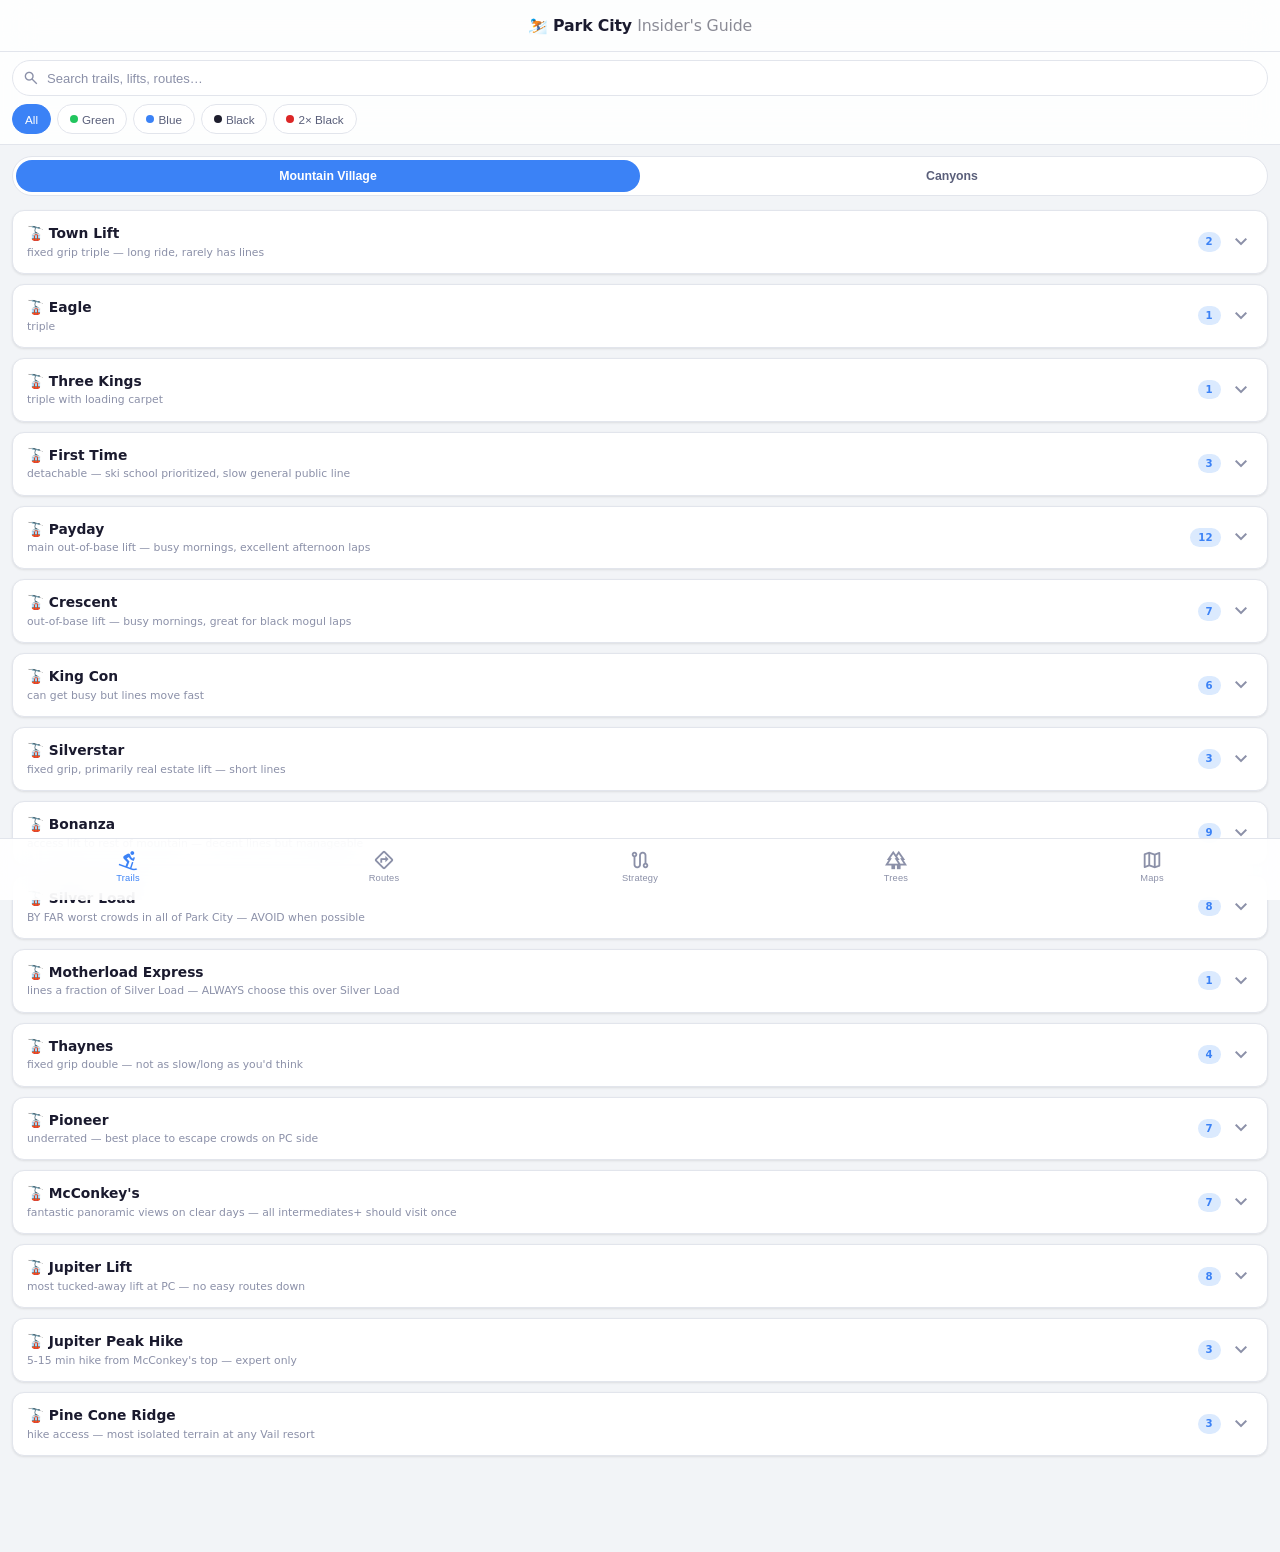
==== docs/index.html @ 3d80eda6 "rename site/ to docs/ for GitHub Pages compatibility" ====
<!DOCTYPE html>
<html lang="en">
<head>
  <meta charset="UTF-8">
  <meta name="viewport" content="width=device-width, initial-scale=1.0, viewport-fit=cover">
  <meta name="apple-mobile-web-app-capable" content="yes">
  <meta name="apple-mobile-web-app-status-bar-style" content="default">
  <meta name="theme-color" content="#f2f4f7" media="(prefers-color-scheme: light)">
  <meta name="theme-color" content="#0f1117" media="(prefers-color-scheme: dark)">
  <title>Park City Ski Guide</title>
  <link rel="stylesheet" href="style.css">
  <link rel="stylesheet" href="https://fonts.googleapis.com/css2?family=Material+Symbols+Outlined:opsz,wght,FILL,GRAD@20..48,100..700,0..1,-50..200&display=swap">
</head>
<body>

  <!-- Header -->
  <header class="header">
    <h1>⛷️ Park City <span>Insider's Guide</span></h1>
  </header>

  <!-- Toolbar: search + filters -->
  <div class="toolbar" id="toolbar">
    <div class="search-wrap">
      <span class="material-symbols-outlined icon-search">search</span>
      <input type="text" class="search-input" id="searchInput" placeholder="Search trails, lifts, routes…">
      <button class="search-clear" id="searchClear" aria-label="Clear search">✕</button>
    </div>
    <div class="filter-row" id="filterRow">
      <button class="filter-pill active" data-filter="all">All</button>
      <button class="filter-pill" data-filter="green"><span class="dot" style="background:#22c55e"></span> Green</button>
      <button class="filter-pill" data-filter="blue"><span class="dot" style="background:#3b82f6"></span> Blue</button>
      <button class="filter-pill" data-filter="black"><span class="dot" style="background:#1e1e2e"></span> Black</button>
      <button class="filter-pill" data-filter="double-black"><span class="dot" style="background:#dc2626"></span> 2× Black</button>
    </div>
  </div>

  <!-- Content -->
  <main class="content has-filters" id="mainContent">

    <!-- Tab: Trails -->
    <div class="tab-content active" id="tab-trails">
      <div class="side-toggle">
        <button class="side-btn active" data-side="mv">Mountain Village</button>
        <button class="side-btn" data-side="canyons">Canyons</button>
      </div>
      <div class="side-content active" id="trails-mv"></div>
      <div class="side-content" id="trails-canyons"></div>
      <div class="no-results" id="trails-empty">
        <span class="material-symbols-outlined">search_off</span>
        <p>No trails match your search</p>
      </div>
    </div>

    <!-- Tab: Routes -->
    <div class="tab-content" id="tab-routes">
      <div class="side-toggle">
        <button class="side-btn active" data-side="mv">Mountain Village</button>
        <button class="side-btn" data-side="canyons">Canyons</button>
      </div>
      <div class="side-content active" id="routes-mv"></div>
      <div class="side-content" id="routes-canyons"></div>
      <div class="no-results" id="routes-empty">
        <span class="material-symbols-outlined">search_off</span>
        <p>No routes match your search</p>
      </div>
    </div>

    <!-- Tab: Strategy -->
    <div class="tab-content" id="tab-strategy">
      <div class="side-toggle">
        <button class="side-btn active" data-side="mv">Mountain Village</button>
        <button class="side-btn" data-side="canyons">Canyons</button>
      </div>
      <div class="side-content active" id="strategy-mv"></div>
      <div class="side-content" id="strategy-canyons"></div>
    </div>

    <!-- Tab: Trees -->
    <div class="tab-content" id="tab-trees">
      <div id="trees-content"></div>
      <div class="no-results" id="trees-empty">
        <span class="material-symbols-outlined">search_off</span>
        <p>No tree runs match your search</p>
      </div>
    </div>

    <!-- Tab: Maps -->
    <div class="tab-content" id="tab-maps">
      <div id="maps-content"></div>
    </div>

  </main>

  <!-- Tab Bar -->
  <nav class="tab-bar">
    <button class="tab-btn active" data-tab="trails">
      <span class="material-symbols-outlined">downhill_skiing</span>
      <span class="tab-label">Trails</span>
    </button>
    <button class="tab-btn" data-tab="routes">
      <span class="material-symbols-outlined">directions</span>
      <span class="tab-label">Routes</span>
    </button>
    <button class="tab-btn" data-tab="strategy">
      <span class="material-symbols-outlined">route</span>
      <span class="tab-label">Strategy</span>
    </button>
    <button class="tab-btn" data-tab="trees">
      <span class="material-symbols-outlined">forest</span>
      <span class="tab-label">Trees</span>
    </button>
    <button class="tab-btn" data-tab="maps">
      <span class="material-symbols-outlined">map</span>
      <span class="tab-label">Maps</span>
    </button>
  </nav>

  <script src="data.js"></script>
  <script src="app.js"></script>
</body>
</html>
---- docs/style.css ----
/* ============================================================
   Park City Ski Guide — Design System & Styles
   Mobile-first, system-aware dark/light mode
   ============================================================ */

/* --- CSS Custom Properties --- */
:root {
  /* Light mode (default) */
  --bg: #f2f4f7;
  --bg-card: #ffffff;
  --bg-card-hover: #f8f9fb;
  --bg-header: rgba(255,255,255,0.85);
  --bg-tab: rgba(255,255,255,0.88);
  --text: #1a1a2e;
  --text-secondary: #5a5f7a;
  --text-muted: #8b90a8;
  --border: #e2e5ec;
  --border-light: #eef0f4;
  --accent: #3b82f6;
  --accent-light: #dbeafe;

  /* Difficulty colors */
  --green: #22c55e;
  --green-bg: #dcfce7;
  --green-text: #15803d;
  --blue: #3b82f6;
  --blue-bg: #dbeafe;
  --blue-text: #1d4ed8;
  --black-d: #1e1e2e;
  --black-bg: #e5e5e5;
  --black-text: #1a1a1a;
  --dblack: #dc2626;
  --dblack-bg: #fee2e2;
  --dblack-text: #991b1b;

  /* Status colors */
  --warning-bg: #fff7ed;
  --warning-border: #f59e0b;
  --warning-text: #92400e;
  --success-bg: #ecfdf5;
  --success-border: #22c55e;
  --success-text: #166534;
  --danger-bg: #fef2f2;
  --danger-border: #ef4444;
  --danger-text: #991b1b;

  /* Map node colors */
  --node-recommended: #22c55e;
  --node-avoid: #ef4444;
  --node-expert: #f59e0b;
  --node-standard: #3b82f6;
  --node-cross: #a855f7;

  /* Layout */
  --radius: 12px;
  --radius-sm: 8px;
  --radius-pill: 100px;
  --shadow: 0 1px 3px rgba(0,0,0,0.06), 0 1px 2px rgba(0,0,0,0.04);
  --shadow-lg: 0 4px 12px rgba(0,0,0,0.08);
  --tab-height: 62px;
  --header-height: 52px;
  --toolbar-height: 48px;
  --safe-bottom: env(safe-area-inset-bottom, 0px);
}

@media (prefers-color-scheme: dark) {
  :root {
    --bg: #0f1117;
    --bg-card: #1a1d28;
    --bg-card-hover: #22263a;
    --bg-header: rgba(15,17,23,0.88);
    --bg-tab: rgba(15,17,23,0.92);
    --text: #e8eaf0;
    --text-secondary: #a0a4b8;
    --text-muted: #6b7094;
    --border: #2a2d3e;
    --border-light: #1f2233;
    --accent: #60a5fa;
    --accent-light: #1e3a5f;
    --shadow: 0 1px 3px rgba(0,0,0,0.3);
    --shadow-lg: 0 4px 12px rgba(0,0,0,0.4);

    --green-bg: #14532d;
    --green-text: #86efac;
    --blue-bg: #1e3a5f;
    --blue-text: #93c5fd;
    --black-bg: #374151;
    --black-text: #d1d5db;
    --dblack-bg: #450a0a;
    --dblack-text: #fca5a5;

    --warning-bg: #451a03;
    --warning-text: #fbbf24;
    --success-bg: #052e16;
    --success-text: #86efac;
    --danger-bg: #450a0a;
    --danger-text: #fca5a5;
  }
}

/* --- Reset & Base --- */
*, *::before, *::after { box-sizing: border-box; margin: 0; padding: 0; }

html {
  font-size: 15px;
  -webkit-text-size-adjust: 100%;
  -webkit-tap-highlight-color: transparent;
}

body {
  font-family: -apple-system, BlinkMacSystemFont, 'SF Pro Text', 'Segoe UI', system-ui, sans-serif;
  background: var(--bg);
  color: var(--text);
  line-height: 1.5;
  overflow-x: hidden;
  padding-bottom: calc(var(--tab-height) + var(--safe-bottom));
}

/* --- Header --- */
.header {
  position: fixed;
  top: 0;
  left: 0;
  right: 0;
  height: var(--header-height);
  background: var(--bg-header);
  backdrop-filter: blur(16px);
  -webkit-backdrop-filter: blur(16px);
  border-bottom: 1px solid var(--border);
  display: flex;
  align-items: center;
  justify-content: center;
  z-index: 100;
  padding: 0 16px;
}

.header h1 {
  font-size: 1.05rem;
  font-weight: 700;
  letter-spacing: -0.01em;
}

.header h1 span { opacity: 0.5; font-weight: 400; }

/* --- Toolbar (search + filters) --- */
.toolbar {
  position: fixed;
  top: var(--header-height);
  left: 0;
  right: 0;
  background: var(--bg-header);
  backdrop-filter: blur(16px);
  -webkit-backdrop-filter: blur(16px);
  border-bottom: 1px solid var(--border);
  z-index: 99;
  padding: 8px 12px;
  display: flex;
  flex-direction: column;
  gap: 8px;
}

/* Search */
.search-wrap {
  position: relative;
}

.search-wrap .icon-search {
  position: absolute;
  left: 10px;
  top: 50%;
  transform: translateY(-50%);
  font-size: 18px;
  color: var(--text-muted);
  pointer-events: none;
}

.search-input {
  width: 100%;
  height: 36px;
  border: 1px solid var(--border);
  border-radius: var(--radius-pill);
  background: var(--bg-card);
  color: var(--text);
  padding: 0 36px 0 34px;
  font-size: 0.87rem;
  outline: none;
  transition: border-color 0.2s;
}

.search-input:focus { border-color: var(--accent); }
.search-input::placeholder { color: var(--text-muted); }

.search-clear {
  position: absolute;
  right: 6px;
  top: 50%;
  transform: translateY(-50%);
  width: 24px;
  height: 24px;
  border: none;
  background: var(--border);
  border-radius: 50%;
  color: var(--text-secondary);
  font-size: 14px;
  cursor: pointer;
  display: none;
  align-items: center;
  justify-content: center;
  line-height: 1;
}

.search-input:not(:placeholder-shown) + .search-clear { display: flex; }

/* Difficulty filter pills */
.filter-row {
  display: flex;
  gap: 6px;
  overflow-x: auto;
  -webkit-overflow-scrolling: touch;
  scrollbar-width: none;
  padding-bottom: 2px;
}

.filter-row::-webkit-scrollbar { display: none; }

.filter-row.hidden { display: none; }

.filter-pill {
  flex-shrink: 0;
  height: 30px;
  padding: 0 12px;
  border-radius: var(--radius-pill);
  border: 1px solid var(--border);
  background: var(--bg-card);
  color: var(--text-secondary);
  font-size: 0.78rem;
  font-weight: 500;
  cursor: pointer;
  transition: all 0.15s;
  display: flex;
  align-items: center;
  gap: 4px;
  white-space: nowrap;
}

.filter-pill.active {
  background: var(--accent);
  color: #fff;
  border-color: var(--accent);
}

.filter-pill .dot {
  width: 8px;
  height: 8px;
  border-radius: 50%;
  flex-shrink: 0;
}

/* --- Content Area --- */
.content {
  margin-top: calc(var(--header-height) + var(--toolbar-height) + 10px);
  padding: 8px 12px 24px;
}

.content.has-filters {
  margin-top: calc(var(--header-height) + var(--toolbar-height) + 48px);
}

.tab-content { display: none; }
.tab-content.active { display: block; }

/* --- Side Toggle (MV / Canyons) --- */
.side-toggle {
  display: flex;
  background: var(--bg-card);
  border: 1px solid var(--border);
  border-radius: var(--radius-pill);
  padding: 3px;
  margin-bottom: 14px;
}

.side-btn {
  flex: 1;
  height: 32px;
  border: none;
  border-radius: var(--radius-pill);
  background: transparent;
  color: var(--text-secondary);
  font-size: 0.82rem;
  font-weight: 600;
  cursor: pointer;
  transition: all 0.2s;
}

.side-btn.active {
  background: var(--accent);
  color: #fff;
}

.side-content { display: none; }
.side-content.active { display: block; }

/* --- Accordion --- */
.accordion {
  background: var(--bg-card);
  border: 1px solid var(--border);
  border-radius: var(--radius);
  margin-bottom: 10px;
  overflow: hidden;
  box-shadow: var(--shadow);
}

.accordion.hidden { display: none; }

.accordion-header {
  display: flex;
  align-items: center;
  justify-content: space-between;
  padding: 12px 14px;
  cursor: pointer;
  user-select: none;
  -webkit-user-select: none;
  transition: background 0.15s;
  gap: 8px;
}

.accordion-header:active { background: var(--bg-card-hover); }

.accordion-title {
  font-size: 0.92rem;
  font-weight: 650;
  flex: 1;
  min-width: 0;
}

.accordion-subtitle {
  font-size: 0.72rem;
  color: var(--text-muted);
  font-weight: 400;
  display: block;
  margin-top: 1px;
}

.accordion-badge {
  font-size: 0.68rem;
  font-weight: 600;
  padding: 2px 8px;
  border-radius: var(--radius-pill);
  flex-shrink: 0;
  text-transform: uppercase;
  letter-spacing: 0.03em;
}

.accordion-chevron {
  font-size: 18px;
  color: var(--text-muted);
  transition: transform 0.25s ease;
  flex-shrink: 0;
}

.accordion.open .accordion-chevron { transform: rotate(180deg); }

.accordion-body {
  max-height: 0;
  overflow: hidden;
  transition: max-height 0.3s ease;
}

.accordion.open .accordion-body {
  max-height: 3000px;
}

.accordion-inner {
  padding: 0 14px 14px;
}

/* --- Trail Item --- */
.trail-item {
  display: flex;
  align-items: flex-start;
  gap: 10px;
  padding: 9px 0;
  border-bottom: 1px solid var(--border-light);
}

.trail-item:last-child { border-bottom: none; }
.trail-item.hidden { display: none; }

.trail-badge {
  flex-shrink: 0;
  width: 26px;
  height: 18px;
  border-radius: 4px;
  display: flex;
  align-items: center;
  justify-content: center;
  font-size: 0.6rem;
  font-weight: 700;
  margin-top: 2px;
  color: #fff;
}

.trail-badge.green { background: var(--green); }
.trail-badge.blue { background: var(--blue); }
.trail-badge.black { background: var(--black-d); }
.trail-badge.double-black { background: var(--dblack); }
.trail-badge.varies { background: var(--text-muted); }
.trail-badge.info { background: var(--accent); }

.trail-info { flex: 1; min-width: 0; }

.trail-name {
  font-size: 0.85rem;
  font-weight: 600;
}

.trail-desc {
  font-size: 0.78rem;
  color: var(--text-secondary);
  margin-top: 1px;
  line-height: 1.4;
}

/* --- Warning Callout --- */
.warning-callout {
  background: var(--warning-bg);
  border-left: 3px solid var(--warning-border);
  border-radius: 0 var(--radius-sm) var(--radius-sm) 0;
  padding: 8px 10px;
  margin-top: 6px;
  font-size: 0.76rem;
  color: var(--warning-text);
  line-height: 1.45;
}

.warning-callout::before { content: "⚠️ "; }

.warning-block {
  background: var(--warning-bg);
  border-left: 3px solid var(--warning-border);
  border-radius: 0 var(--radius-sm) var(--radius-sm) 0;
  padding: 10px 12px;
  margin-bottom: 8px;
  font-size: 0.8rem;
  color: var(--warning-text);
  line-height: 1.45;
}

.warning-block::before { content: "⚠️ "; }

.success-callout {
  background: var(--success-bg);
  border-left: 3px solid var(--success-border);
  border-radius: 0 var(--radius-sm) var(--radius-sm) 0;
  padding: 8px 10px;
  margin-top: 6px;
  font-size: 0.76rem;
  color: var(--success-text);
  line-height: 1.45;
}

.success-callout::before { content: "✅ "; }

/* --- Route Steps (Turn-by-Turn) --- */
.route-steps { list-style: none; }

.route-step {
  display: flex;
  gap: 10px;
  padding: 10px 0;
  border-bottom: 1px solid var(--border-light);
  align-items: flex-start;
}

.route-step:last-child { border-bottom: none; }

.step-icon {
  flex-shrink: 0;
  width: 32px;
  height: 32px;
  border-radius: 50%;
  background: var(--accent-light);
  display: flex;
  align-items: center;
  justify-content: center;
  font-size: 14px;
}

.step-icon.warning-step { background: var(--warning-bg); }
.step-icon.success-step { background: var(--success-bg); }
.step-icon.danger-step { background: var(--danger-bg); }

.step-body { flex: 1; min-width: 0; }

.step-instruction {
  font-size: 0.85rem;
  font-weight: 600;
  line-height: 1.35;
}

.step-detail {
  font-size: 0.78rem;
  color: var(--text-secondary);
  margin-top: 2px;
  line-height: 1.4;
}

.step-connector {
  width: 2px;
  height: 8px;
  background: var(--border);
  margin-left: 15px;
}

/* --- Strategy Section --- */
.strategy-section {
  margin-bottom: 12px;
}

.strategy-label {
  font-size: 0.72rem;
  font-weight: 700;
  text-transform: uppercase;
  letter-spacing: 0.06em;
  color: var(--text-muted);
  margin-bottom: 8px;
  padding-left: 2px;
}

.strategy-item {
  background: var(--bg-card);
  border: 1px solid var(--border);
  border-radius: var(--radius-sm);
  padding: 10px 12px;
  margin-bottom: 6px;
  font-size: 0.82rem;
  line-height: 1.5;
  color: var(--text);
  box-shadow: var(--shadow);
}

.strategy-item.step { border-left: 3px solid var(--accent); }
.strategy-item.tip { border-left: 3px solid var(--green); }

/* --- Tree Run Card --- */
.tree-card {
  background: var(--bg-card);
  border: 1px solid var(--border);
  border-radius: var(--radius);
  padding: 12px 14px;
  margin-bottom: 8px;
  box-shadow: var(--shadow);
}

.tree-card.hidden { display: none; }

.tree-card-header {
  display: flex;
  align-items: center;
  gap: 8px;
  margin-bottom: 4px;
  flex-wrap: wrap;
}

.tree-card-name {
  font-size: 0.88rem;
  font-weight: 650;
}

.tree-card-lift {
  font-size: 0.7rem;
  font-weight: 500;
  padding: 2px 8px;
  border-radius: var(--radius-pill);
  background: var(--accent-light);
  color: var(--accent);
  flex-shrink: 0;
}

.tree-card-notes {
  font-size: 0.78rem;
  color: var(--text-secondary);
  line-height: 1.4;
}

.tree-section-title {
  font-size: 0.78rem;
  font-weight: 700;
  text-transform: uppercase;
  letter-spacing: 0.05em;
  color: var(--text-muted);
  margin: 16px 0 8px;
  padding-left: 2px;
}

.tree-section-title:first-child { margin-top: 0; }

/* --- Lift Flow Map (CSS Node Trees) --- */
.map-section {
  margin-bottom: 24px;
}

.map-title {
  font-size: 0.95rem;
  font-weight: 700;
  margin-bottom: 4px;
}

.map-legend {
  display: flex;
  flex-wrap: wrap;
  gap: 8px;
  margin-bottom: 14px;
}

.legend-item {
  display: flex;
  align-items: center;
  gap: 4px;
  font-size: 0.7rem;
  color: var(--text-muted);
}

.legend-dot {
  width: 10px;
  height: 10px;
  border-radius: 50%;
  flex-shrink: 0;
}

/* Flow nodes */
.flow-zone {
  margin-bottom: 12px;
}

.flow-zone-label {
  font-size: 0.68rem;
  font-weight: 700;
  text-transform: uppercase;
  letter-spacing: 0.06em;
  color: var(--text-muted);
  margin-bottom: 6px;
  padding-left: 4px;
}

.flow-nodes {
  display: flex;
  flex-wrap: wrap;
  gap: 6px;
  position: relative;
}

.flow-node {
  background: var(--bg-card);
  border: 2px solid var(--border);
  border-radius: var(--radius-sm);
  padding: 8px 11px;
  cursor: pointer;
  transition: all 0.15s;
  flex: 1;
  min-width: 140px;
  max-width: calc(50% - 3px);
  box-shadow: var(--shadow);
}

.flow-node:active { transform: scale(0.97); }

.flow-node.recommended { border-color: var(--node-recommended); }
.flow-node.avoid { border-color: var(--node-avoid); }
.flow-node.expert { border-color: var(--node-expert); }
.flow-node.standard { border-color: var(--node-standard); }
.flow-node.cross-mountain { border-color: var(--node-cross); }

.flow-node .node-indicator {
  width: 8px;
  height: 8px;
  border-radius: 50%;
  display: inline-block;
  margin-right: 4px;
  vertical-align: middle;
}

.flow-node.recommended .node-indicator { background: var(--node-recommended); }
.flow-node.avoid .node-indicator { background: var(--node-avoid); }
.flow-node.expert .node-indicator { background: var(--node-expert); }
.flow-node.standard .node-indicator { background: var(--node-standard); }
.flow-node.cross-mountain .node-indicator { background: var(--node-cross); }

.flow-node-name {
  font-size: 0.8rem;
  font-weight: 650;
}

.flow-node-info {
  font-size: 0.7rem;
  color: var(--text-secondary);
  margin-top: 2px;
}

.flow-node-tip {
  font-size: 0.72rem;
  color: var(--text-secondary);
  margin-top: 4px;
  padding-top: 4px;
  border-top: 1px solid var(--border-light);
  display: none;
}

.flow-node.expanded .flow-node-tip { display: block; }

/* Connection arrows between zones */
.flow-connector {
  display: flex;
  align-items: center;
  justify-content: center;
  padding: 4px 0;
  color: var(--text-muted);
  font-size: 16px;
}

/* Cross-mountain route cards */
.cross-route {
  background: var(--bg-card);
  border: 1px solid var(--border);
  border-radius: var(--radius-sm);
  padding: 10px 12px;
  margin-bottom: 6px;
  box-shadow: var(--shadow);
}

.cross-route.recommended { border-left: 3px solid var(--node-recommended); }
.cross-route.expert { border-left: 3px solid var(--node-expert); }
.cross-route.standard { border-left: 3px solid var(--node-standard); }

.cross-route-name {
  font-size: 0.84rem;
  font-weight: 650;
  margin-bottom: 2px;
}

.cross-route-steps {
  font-size: 0.78rem;
  color: var(--text-secondary);
  line-height: 1.45;
}

/* --- Tab Bar --- */
.tab-bar {
  position: fixed;
  bottom: 0;
  left: 0;
  right: 0;
  height: calc(var(--tab-height) + var(--safe-bottom));
  background: var(--bg-tab);
  backdrop-filter: blur(16px);
  -webkit-backdrop-filter: blur(16px);
  border-top: 1px solid var(--border);
  display: flex;
  align-items: flex-start;
  justify-content: space-around;
  padding-top: 6px;
  padding-bottom: var(--safe-bottom);
  z-index: 100;
}

.tab-btn {
  display: flex;
  flex-direction: column;
  align-items: center;
  gap: 2px;
  padding: 4px 0;
  border: none;
  background: none;
  color: var(--text-muted);
  cursor: pointer;
  transition: color 0.15s;
  min-width: 56px;
  -webkit-tap-highlight-color: transparent;
}

.tab-btn.active { color: var(--accent); }

.tab-btn .material-symbols-outlined {
  font-size: 22px;
  font-variation-settings: 'FILL' 0, 'wght' 400, 'GRAD' 0, 'opsz' 24;
}

.tab-btn.active .material-symbols-outlined {
  font-variation-settings: 'FILL' 1, 'wght' 500, 'GRAD' 0, 'opsz' 24;
}

.tab-label {
  font-size: 0.62rem;
  font-weight: 500;
  letter-spacing: 0.02em;
}

/* --- Utility --- */
.empty-state {
  text-align: center;
  padding: 40px 20px;
  color: var(--text-muted);
  font-size: 0.88rem;
}

.empty-state .material-symbols-outlined {
  font-size: 40px;
  display: block;
  margin-bottom: 8px;
}

.lift-warning {
  background: var(--danger-bg);
  border: 1px solid var(--danger-border);
  border-radius: var(--radius-sm);
  padding: 8px 10px;
  margin-bottom: 10px;
  font-size: 0.78rem;
  color: var(--danger-text);
  line-height: 1.4;
}

.lift-warning::before { content: "⚠️ "; }

.section-divider {
  height: 1px;
  background: var(--border);
  margin: 20px 0;
}

/* No results */
.no-results {
  display: none;
  text-align: center;
  padding: 32px 20px;
  color: var(--text-muted);
}

.no-results.visible { display: block; }

/* --- Scrollbar --- */
::-webkit-scrollbar { width: 4px; }
::-webkit-scrollbar-track { background: transparent; }
::-webkit-scrollbar-thumb { background: var(--border); border-radius: 4px; }

/* --- Animations --- */
@keyframes fadeIn {
  from { opacity: 0; transform: translateY(4px); }
  to { opacity: 1; transform: translateY(0); }
}

.tab-content.active { animation: fadeIn 0.2s ease; }
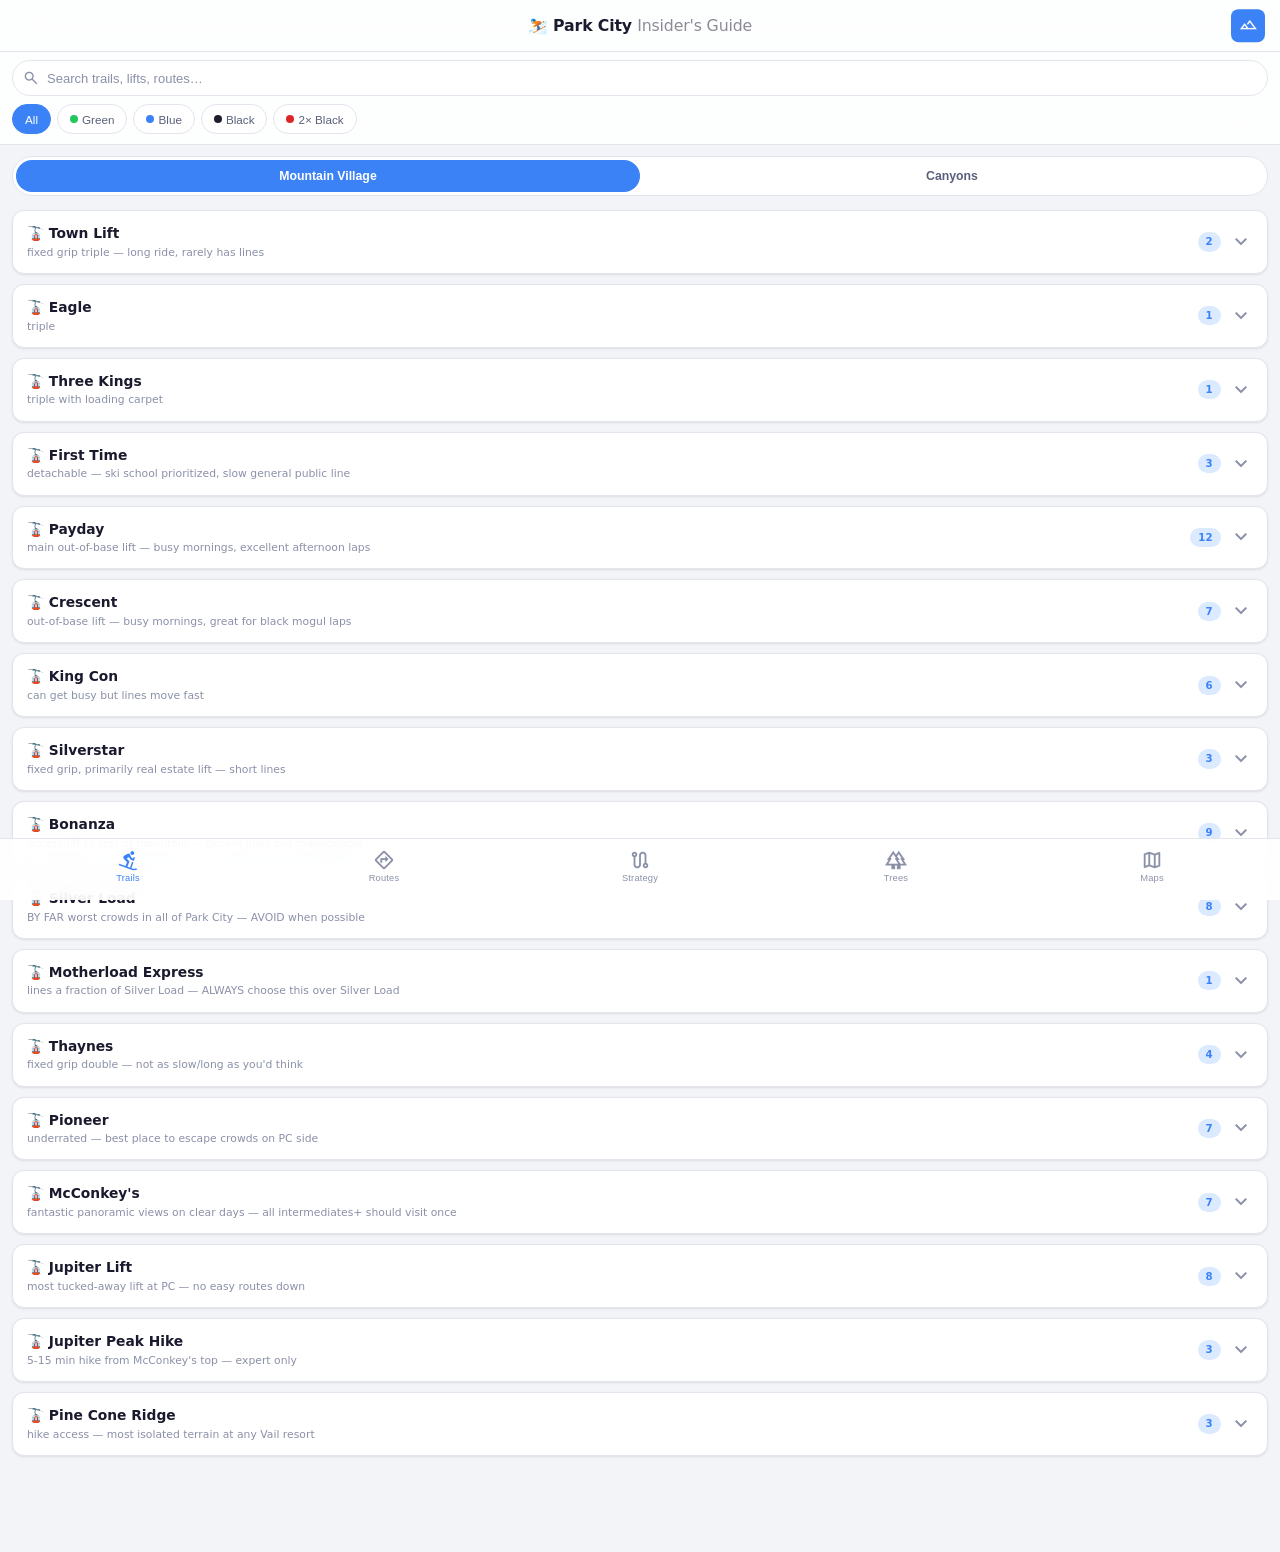
==== commit 07ef5b71: "add trail map PDF + header button to open it" ====
--- a/docs/index.html
+++ b/docs/index.html
@@ -16,6 +16,9 @@
   <!-- Header -->
   <header class="header">
     <h1>⛷️ Park City <span>Insider's Guide</span></h1>
+    <a href="trail-map.pdf" target="_blank" class="map-btn" aria-label="Open Trail Map">
+      <span class="material-symbols-outlined">landscape</span>
+    </a>
   </header>
 
   <!-- Toolbar: search + filters -->
--- a/docs/style.css
+++ b/docs/style.css
@@ -2,6 +2,26 @@
    Park City Ski Guide — Design System & Styles
    Mobile-first, system-aware dark/light mode
    ============================================================ */
+
+/* --- Trail Map Button --- */
+.map-btn {
+  position: absolute;
+  right: 1rem;
+  top: 50%;
+  transform: translateY(-50%);
+  display: flex;
+  align-items: center;
+  justify-content: center;
+  width: 2.25rem;
+  height: 2.25rem;
+  border-radius: 0.5rem;
+  background: var(--accent);
+  color: #fff;
+  text-decoration: none;
+  transition: background 0.15s;
+}
+.map-btn:hover { background: #2563eb; }
+.map-btn .material-symbols-outlined { font-size: 1.25rem; }
 
 /* --- CSS Custom Properties --- */
 :root {
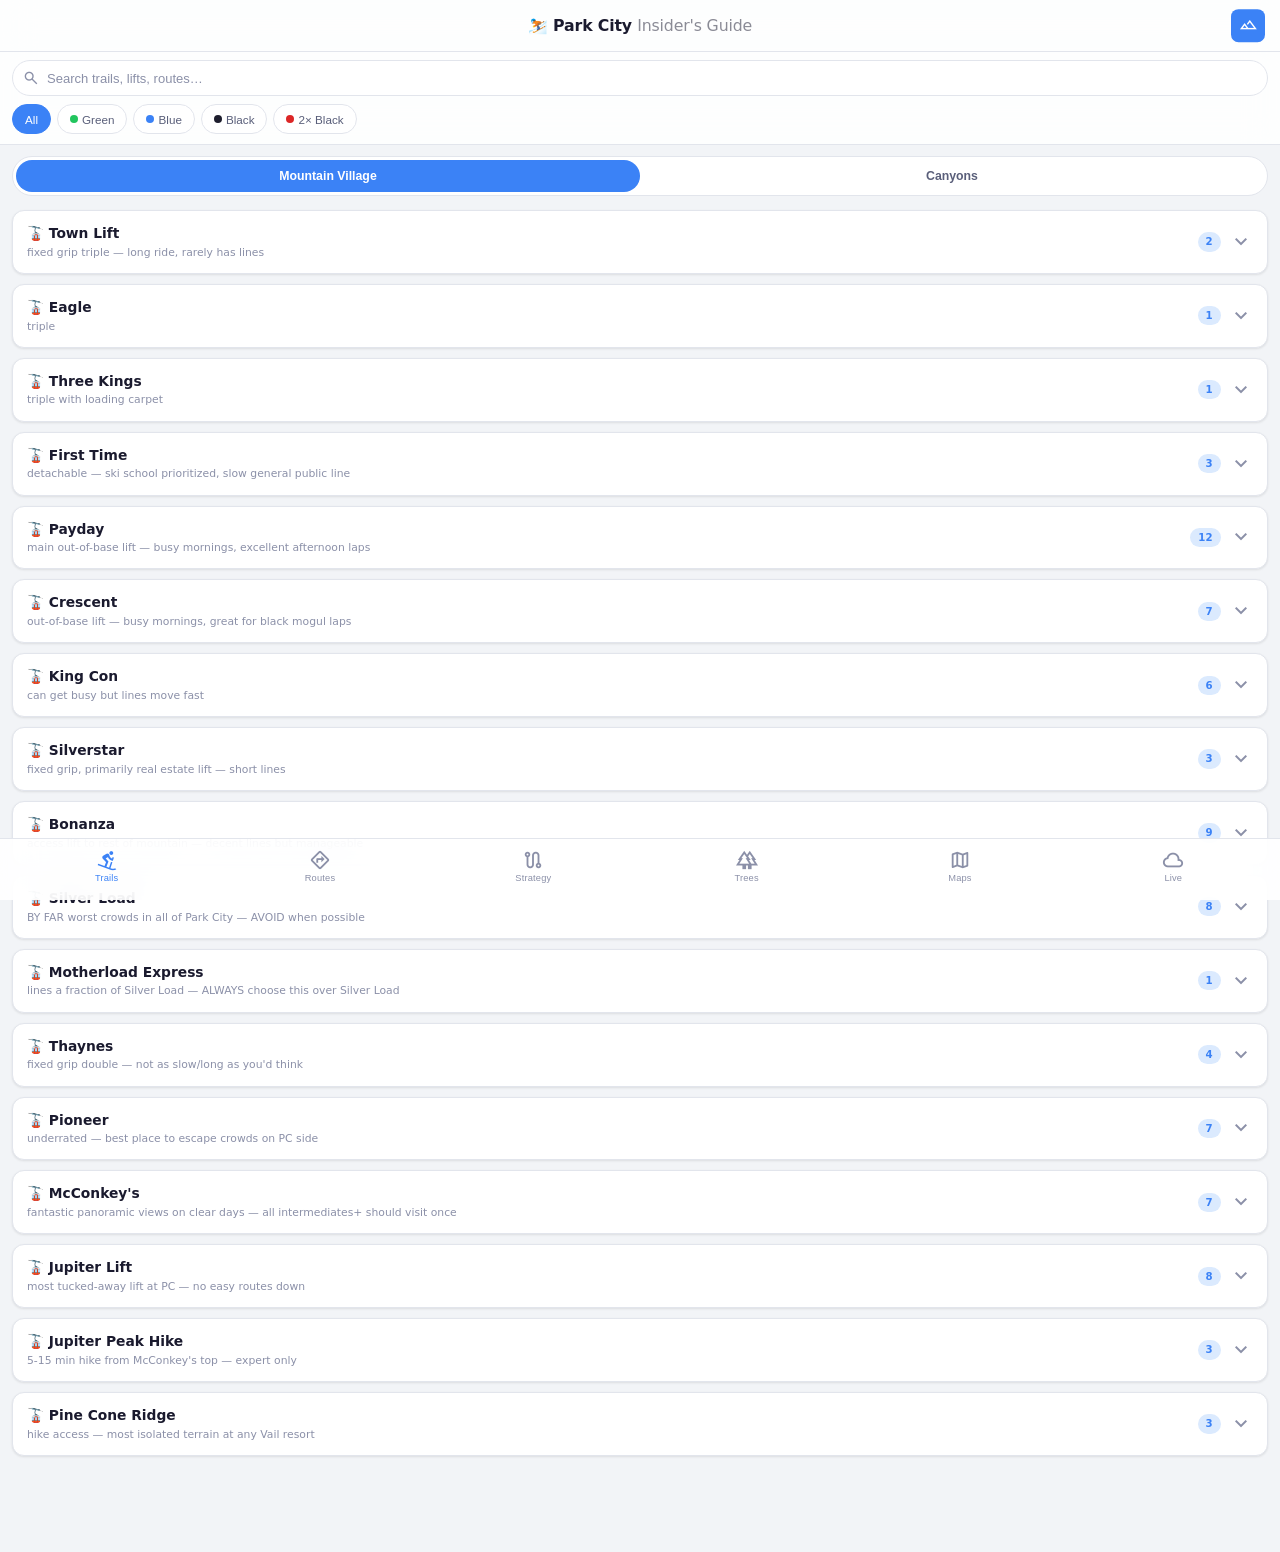
==== commit f03c4dbe: "feat: add live conditions tab with Playwright scraper - Add Conditions/Live tab to frontend with sno" ====
--- a/docs/index.html
+++ b/docs/index.html
@@ -92,6 +92,16 @@
       <div id="maps-content"></div>
     </div>
 
+    <!-- Tab: Conditions -->
+    <div class="tab-content" id="tab-conditions">
+      <div id="conditions-content">
+        <div class="conditions-loading">
+          <span class="material-symbols-outlined spin">progress_activity</span>
+          <p>Loading conditions…</p>
+        </div>
+      </div>
+    </div>
+
   </main>
 
   <!-- Tab Bar -->
@@ -116,6 +126,10 @@
       <span class="material-symbols-outlined">map</span>
       <span class="tab-label">Maps</span>
     </button>
+    <button class="tab-btn" data-tab="conditions">
+      <span class="material-symbols-outlined">cloud</span>
+      <span class="tab-label">Live</span>
+    </button>
   </nav>
 
   <script src="data.js"></script>
--- a/docs/style.css
+++ b/docs/style.css
@@ -858,6 +858,257 @@
 
 .no-results.visible { display: block; }
 
+/* --- Conditions Tab --- */
+
+/* Loading & empty states */
+.conditions-loading,
+.conditions-empty {
+  display: flex;
+  flex-direction: column;
+  align-items: center;
+  justify-content: center;
+  padding: 3rem 1rem;
+  text-align: center;
+  color: var(--text-muted);
+  gap: 0.5rem;
+}
+.conditions-loading .material-symbols-outlined,
+.conditions-empty .material-symbols-outlined {
+  font-size: 2.5rem;
+  color: var(--accent);
+}
+.conditions-sub {
+  font-size: 0.78rem;
+  color: var(--text-muted);
+}
+@keyframes spin { to { transform: rotate(360deg); } }
+.spin { animation: spin 1.2s linear infinite; }
+
+/* Updated timestamp */
+.conditions-updated {
+  display: flex;
+  align-items: center;
+  gap: 4px;
+  font-size: 0.75rem;
+  color: var(--text-muted);
+  padding: 4px 0 8px;
+}
+
+/* Section & label */
+.conditions-section {
+  margin-bottom: 16px;
+}
+.conditions-label {
+  font-size: 0.72rem;
+  font-weight: 700;
+  text-transform: uppercase;
+  letter-spacing: 0.06em;
+  color: var(--text-muted);
+  margin-bottom: 8px;
+  padding-left: 2px;
+}
+
+/* Stat card grid */
+.conditions-grid {
+  display: grid;
+  grid-template-columns: repeat(auto-fill, minmax(110px, 1fr));
+  gap: 8px;
+}
+.cond-card {
+  display: flex;
+  flex-direction: column;
+  align-items: center;
+  justify-content: center;
+  background: var(--bg-card);
+  border: 1px solid var(--border);
+  border-radius: var(--radius-sm);
+  padding: 12px 8px;
+  box-shadow: var(--shadow);
+  gap: 4px;
+  text-align: center;
+}
+.cond-icon {
+  font-size: 1.4rem;
+  color: var(--accent);
+}
+.cond-value {
+  font-size: 1.1rem;
+  font-weight: 700;
+  color: var(--text);
+  line-height: 1.2;
+}
+.cond-label {
+  font-size: 0.7rem;
+  font-weight: 600;
+  text-transform: uppercase;
+  letter-spacing: 0.04em;
+  color: var(--text-muted);
+}
+
+/* Forecast list (daily) */
+.forecast-list {
+  display: grid;
+  grid-template-columns: repeat(auto-fill, minmax(90px, 1fr));
+  gap: 8px;
+}
+.forecast-day {
+  display: flex;
+  flex-direction: column;
+  align-items: center;
+  background: var(--bg-card);
+  border: 1px solid var(--border);
+  border-radius: var(--radius-sm);
+  padding: 10px 6px;
+  box-shadow: var(--shadow);
+  gap: 2px;
+  text-align: center;
+}
+.forecast-day-name {
+  font-size: 0.72rem;
+  font-weight: 700;
+  text-transform: uppercase;
+  color: var(--text-muted);
+}
+.forecast-icon {
+  font-size: 1.5rem;
+  color: var(--accent);
+  margin: 2px 0;
+}
+.forecast-desc {
+  font-size: 0.68rem;
+  color: var(--text-secondary);
+  line-height: 1.3;
+  min-height: 1.6em;
+}
+.forecast-temps {
+  display: flex;
+  gap: 6px;
+  font-size: 0.85rem;
+  font-weight: 600;
+}
+.temp-hi { color: var(--text); }
+.temp-lo { color: var(--text-muted); }
+.forecast-snow {
+  font-size: 0.72rem;
+  font-weight: 700;
+  color: var(--accent);
+  margin-top: 2px;
+}
+
+/* Hourly forecast scroll */
+.hourly-scroll {
+  overflow-x: auto;
+  -webkit-overflow-scrolling: touch;
+  margin: 0 -4px;
+  padding: 0 4px 4px;
+}
+.hourly-list {
+  display: flex;
+  gap: 6px;
+  min-width: max-content;
+}
+.hourly-item {
+  display: flex;
+  flex-direction: column;
+  align-items: center;
+  background: var(--bg-card);
+  border: 1px solid var(--border);
+  border-radius: var(--radius-sm);
+  padding: 8px 10px;
+  box-shadow: var(--shadow);
+  gap: 2px;
+  min-width: 60px;
+}
+.hourly-time {
+  font-size: 0.68rem;
+  font-weight: 700;
+  text-transform: uppercase;
+  color: var(--text-muted);
+}
+.hourly-icon {
+  font-size: 1.2rem;
+  color: var(--accent);
+}
+.hourly-temp {
+  font-size: 0.9rem;
+  font-weight: 700;
+  color: var(--text);
+}
+.hourly-wind {
+  font-size: 0.65rem;
+  color: var(--text-muted);
+}
+.hourly-wind small {
+  font-size: 0.55rem;
+  margin-left: 1px;
+}
+
+/* Individual lift status */
+.lift-status-row {
+  display: flex;
+  align-items: center;
+  gap: 8px;
+  padding: 8px 12px;
+  background: var(--bg-card);
+  border: 1px solid var(--border);
+  border-radius: var(--radius-sm);
+  margin-bottom: 4px;
+  box-shadow: var(--shadow);
+}
+.lift-dot {
+  width: 8px;
+  height: 8px;
+  border-radius: 50%;
+  flex-shrink: 0;
+}
+.lift-dot.open { background: var(--green); }
+.lift-dot.closed { background: var(--dblack); }
+.lift-status-name {
+  flex: 1;
+  font-size: 0.82rem;
+  font-weight: 600;
+  color: var(--text);
+}
+.lift-status-badge {
+  font-size: 0.68rem;
+  font-weight: 700;
+  text-transform: uppercase;
+  padding: 2px 8px;
+  border-radius: var(--radius-pill);
+}
+.lift-status-badge.open {
+  background: var(--green-bg);
+  color: var(--green-text);
+}
+.lift-status-badge.closed {
+  background: var(--danger-bg);
+  color: var(--danger-text);
+}
+
+/* Official report links */
+.conditions-link {
+  display: flex;
+  align-items: center;
+  gap: 8px;
+  padding: 10px 14px;
+  background: var(--bg-card);
+  border: 1px solid var(--border);
+  border-radius: var(--radius-sm);
+  box-shadow: var(--shadow);
+  color: var(--accent);
+  text-decoration: none;
+  font-size: 0.82rem;
+  font-weight: 600;
+  margin-bottom: 6px;
+  transition: background 0.15s;
+}
+.conditions-link:hover {
+  background: var(--bg-card-hover);
+}
+.conditions-link .material-symbols-outlined {
+  font-size: 1rem;
+}
+
 /* --- Scrollbar --- */
 ::-webkit-scrollbar { width: 4px; }
 ::-webkit-scrollbar-track { background: transparent; }
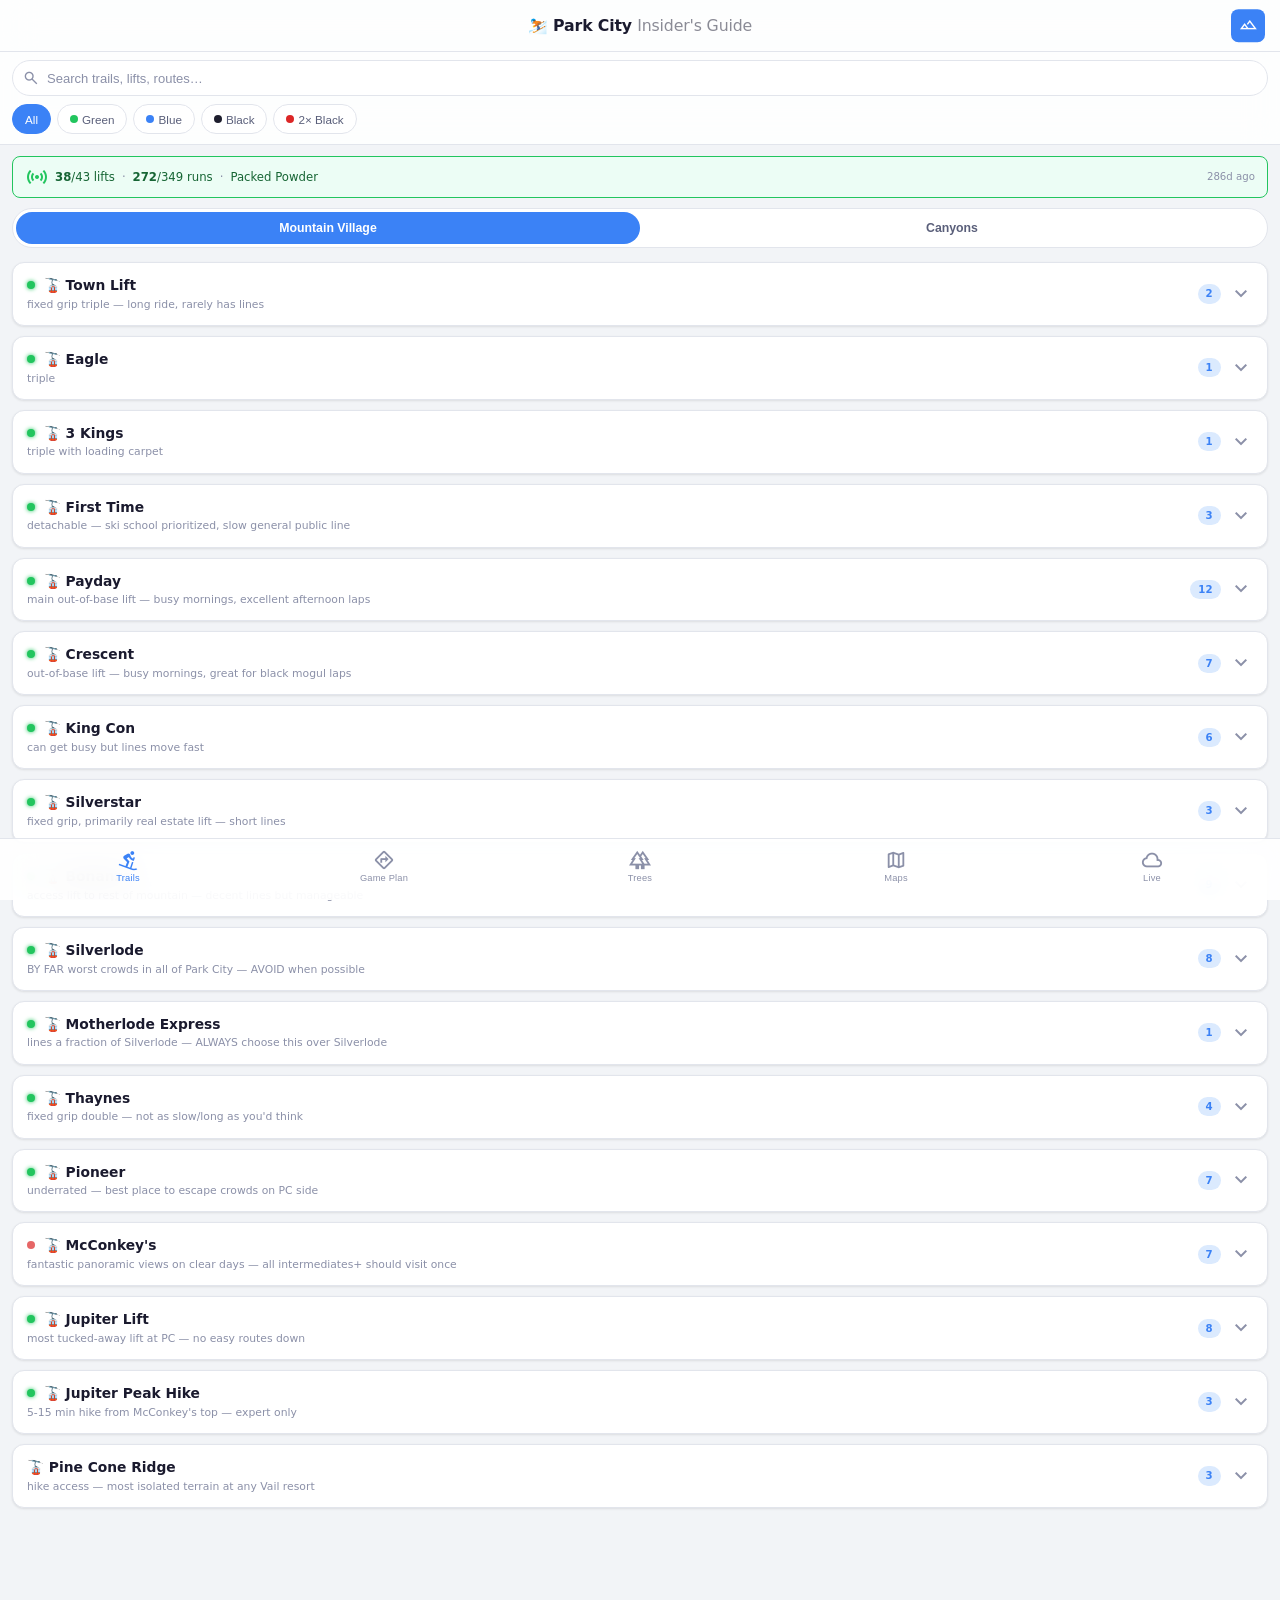
==== commit 308d38a8: "Merge Routes and Strategy tabs into a single Game Plan tab - Combined strategy content (morning tips" ====
--- a/docs/index.html
+++ b/docs/index.html
@@ -68,16 +68,6 @@
       </div>
     </div>
 
-    <!-- Tab: Strategy -->
-    <div class="tab-content" id="tab-strategy">
-      <div class="side-toggle">
-        <button class="side-btn active" data-side="mv">Mountain Village</button>
-        <button class="side-btn" data-side="canyons">Canyons</button>
-      </div>
-      <div class="side-content active" id="strategy-mv"></div>
-      <div class="side-content" id="strategy-canyons"></div>
-    </div>
-
     <!-- Tab: Trees -->
     <div class="tab-content" id="tab-trees">
       <div id="trees-content"></div>
@@ -112,11 +102,7 @@
     </button>
     <button class="tab-btn" data-tab="routes">
       <span class="material-symbols-outlined">directions</span>
-      <span class="tab-label">Routes</span>
-    </button>
-    <button class="tab-btn" data-tab="strategy">
-      <span class="material-symbols-outlined">route</span>
-      <span class="tab-label">Strategy</span>
+      <span class="tab-label">Game Plan</span>
     </button>
     <button class="tab-btn" data-tab="trees">
       <span class="material-symbols-outlined">forest</span>
--- a/docs/style.css
+++ b/docs/style.css
@@ -533,18 +533,13 @@
 }
 
 /* --- Strategy Section --- */
-.strategy-section {
-  margin-bottom: 12px;
-}
-
-.strategy-label {
-  font-size: 0.72rem;
-  font-weight: 700;
-  text-transform: uppercase;
-  letter-spacing: 0.06em;
-  color: var(--text-muted);
-  margin-bottom: 8px;
-  padding-left: 2px;
+.strategy-route-divider {
+  border-top: 1px solid var(--border);
+  margin: 16px 0 12px;
+}
+
+.strategy-accordion .accordion-header {
+  opacity: 0.88;
 }
 
 .strategy-item {
@@ -559,7 +554,6 @@
   box-shadow: var(--shadow);
 }
 
-.strategy-item.step { border-left: 3px solid var(--accent); }
 .strategy-item.tip { border-left: 3px solid var(--green); }
 
 /* --- Tree Run Card --- */
@@ -857,6 +851,101 @@
 }
 
 .no-results.visible { display: block; }
+
+/* --- Live Status Banner & Dots --- */
+
+.live-banner {
+  display: flex;
+  align-items: center;
+  gap: 6px;
+  padding: 8px 12px;
+  margin-bottom: 10px;
+  background: var(--success-bg);
+  border: 1px solid var(--success-border);
+  border-radius: var(--radius-sm);
+  font-size: 0.78rem;
+  color: var(--success-text);
+  flex-wrap: wrap;
+  line-height: 1.4;
+}
+.banner-icon {
+  font-size: 0.95rem;
+  color: var(--green);
+}
+.banner-stat {
+  white-space: nowrap;
+}
+.banner-stat strong {
+  font-weight: 700;
+}
+.banner-sep {
+  color: var(--text-muted);
+  margin: 0 1px;
+}
+.banner-time {
+  font-size: 0.68rem;
+  color: var(--text-muted);
+  margin-left: auto;
+}
+
+/* Lift status dot — prepended to accordion titles, tree card headers, map nodes */
+.live-dot {
+  display: inline-block;
+  width: 8px;
+  height: 8px;
+  border-radius: 50%;
+  flex-shrink: 0;
+  margin-right: 6px;
+  vertical-align: middle;
+}
+.live-dot.open {
+  background: var(--green);
+  box-shadow: 0 0 4px var(--green);
+}
+.live-dot.closed {
+  background: var(--dblack);
+  opacity: 0.7;
+}
+
+/* When live dot is inside accordion title, shift the emoji */
+.accordion-title .live-dot {
+  margin-right: 4px;
+  position: relative;
+  top: -1px;
+}
+
+/* When live dot is inside tree card header */
+.tree-card-header .live-dot {
+  margin-right: 6px;
+}
+
+/* When live dot is inside map flow node */
+.flow-node-name .live-dot {
+  margin-right: 4px;
+}
+
+/* Trail open/closed badge — inline with trail name */
+.trail-status {
+  display: inline-block;
+  font-size: 0.6rem;
+  font-weight: 700;
+  text-transform: uppercase;
+  letter-spacing: 0.03em;
+  padding: 1px 6px;
+  border-radius: var(--radius-pill);
+  margin-left: 6px;
+  vertical-align: middle;
+  position: relative;
+  top: -1px;
+}
+.trail-status.open {
+  background: var(--green-bg);
+  color: var(--green-text);
+}
+.trail-status.closed {
+  background: var(--danger-bg);
+  color: var(--danger-text);
+}
 
 /* --- Conditions Tab --- */
 
